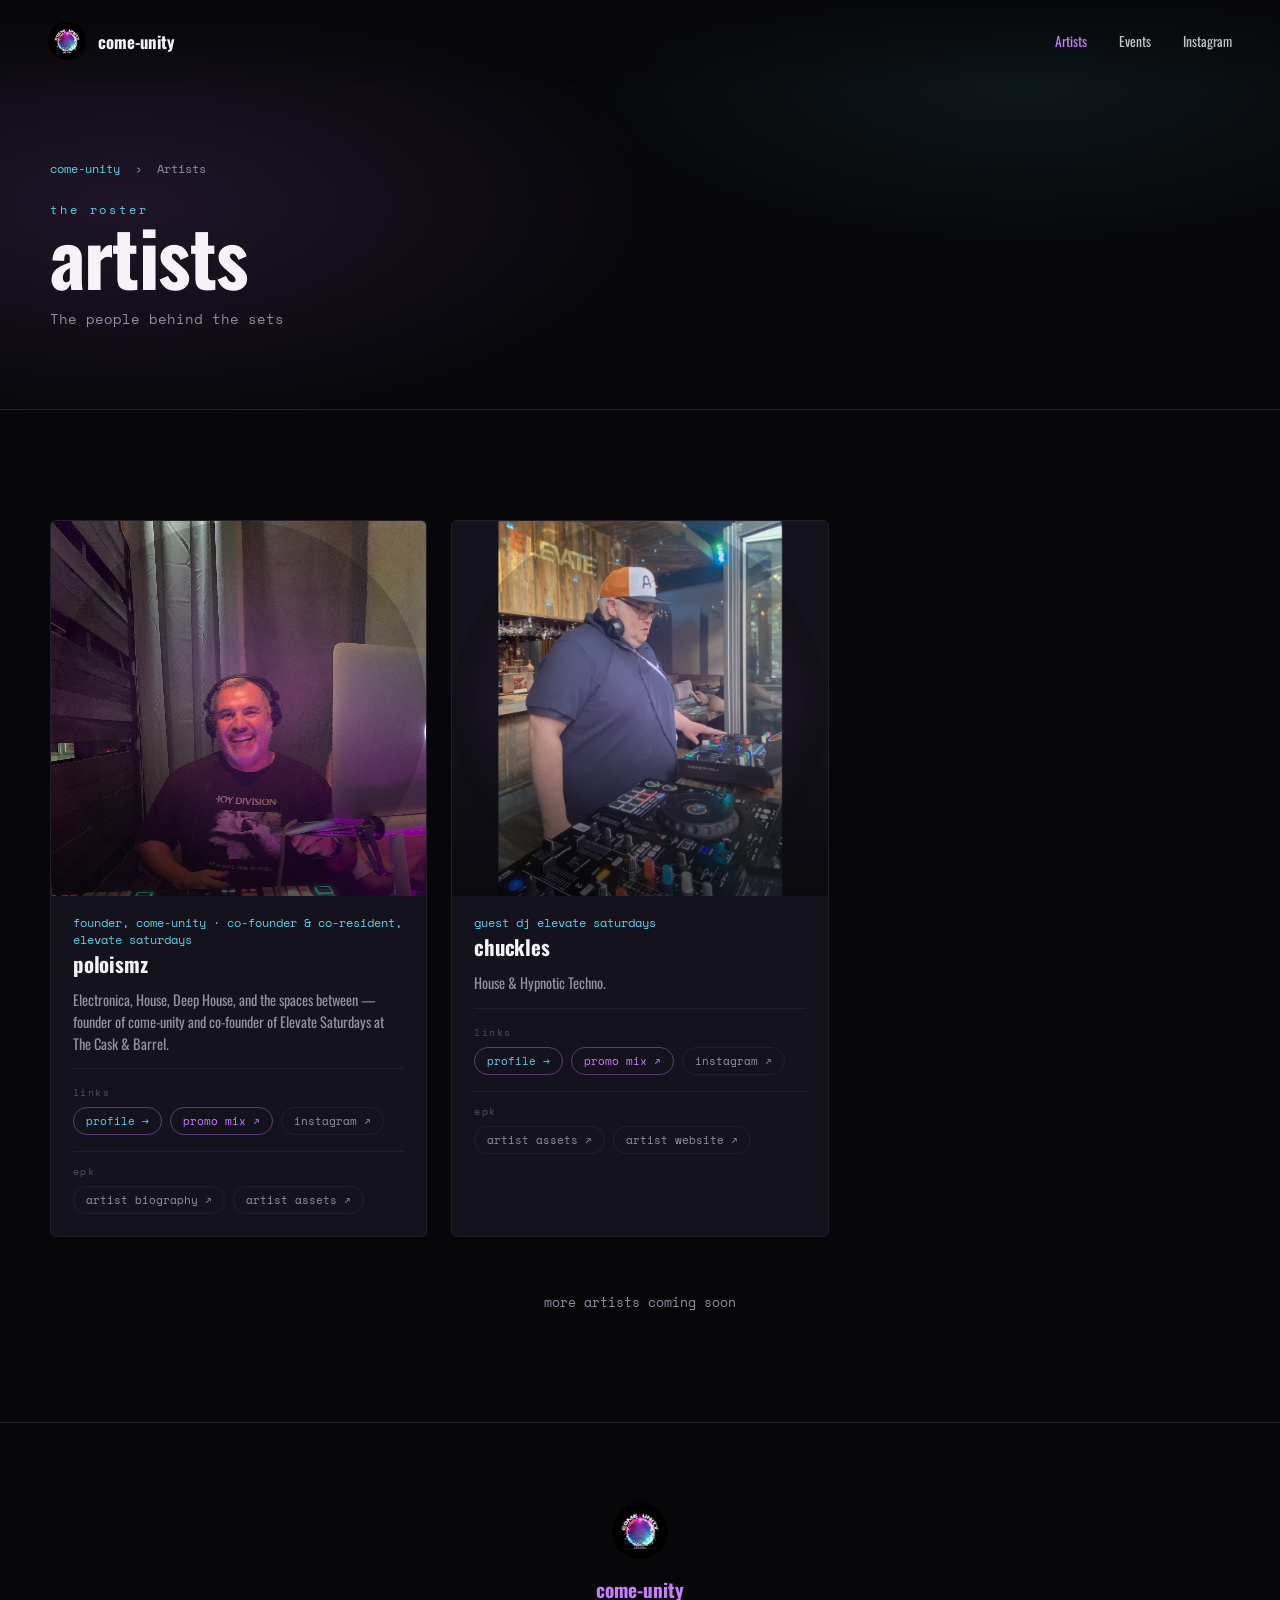
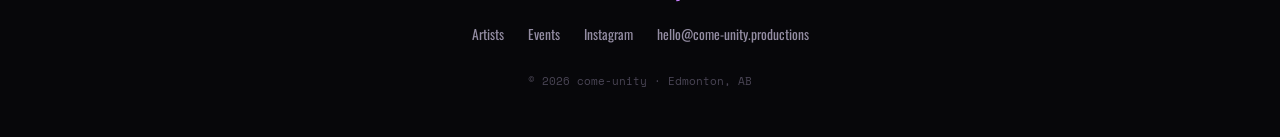
==== artists/index.html @ 7d458c27 "Update index.html" ====
<!DOCTYPE html>
<html lang="en">
<head>
  <meta charset="UTF-8">
  <meta name="viewport" content="width=device-width, initial-scale=1.0, maximum-scale=1.0, user-scalable=no">
  <title>Artists — come-unity</title>
  <meta name="description" content="The artists behind come-unity's Edmonton house nights.">
  <link rel="stylesheet" href="../assets/css/style.css">
  <style>
    .artist-links {
      display: flex;
      flex-wrap: wrap;
      gap: 8px;
      margin-top: 14px;
      padding-top: 14px;
      border-top: 1px solid var(--line);
    }
    .artist-link-btn {
      font-family: 'Space Mono', monospace;
      font-size: 0.68rem;
      color: var(--text-dim);
      border: 1px solid var(--line);
      padding: 5px 12px;
      border-radius: 999px;
      transition: border-color .2s, color .2s;
      white-space: nowrap;
    }
    .artist-link-btn:hover { border-color: var(--accent); color: var(--accent); }
    .artist-link-btn.primary { color: var(--accent-2); border-color: var(--accent-dim); }
    .artist-link-btn.primary:hover { border-color: var(--accent-2); color: var(--text); }
    /* Promo mix button — slightly different colour so it stands out */
    .artist-link-btn.promo { color: var(--accent); border-color: var(--accent-dim); }
    .artist-link-btn.promo:hover { border-color: var(--accent); color: var(--text); background: rgba(200,125,255,0.08); }
    .artist-card { cursor: default; }
    .artist-card .photo { cursor: pointer; }
    .artist-card .photo:hover { opacity: 0.85; transition: opacity .2s; }

    /* Divider between profile/promo links and EPK links */
    .artist-links-divider {
      width: 100%;
      border: none;
      border-top: 1px solid var(--line);
      margin: 8px 0 2px;
    }
    .artist-links-label {
      width: 100%;
      font-family: 'Space Mono', monospace;
      font-size: 0.6rem;
      letter-spacing: 0.15em;
      color: var(--text-dim);
      opacity: 0.5;
      margin-top: 2px;
      text-transform: lowercase;
    }
  </style>
</head>
<body>

<nav>
  <a class="nav-logo" href="/">
    <img src="../assets/logo.png" alt="come-unity">
    come-unity
  </a>
  <div class="nav-links">
    <a href="../artists/" class="active">Artists</a>
    <a href="../events/">Events</a>
    <a href="https://instagram.com/poloismz_radio" target="_blank" rel="noopener">Instagram</a>
  </div>
</nav>

<!-- PAGE HERO -->
<div class="page-hero">
  <div class="inner">
    <div class="breadcrumb">
      <a href="/">come-unity</a>
      <span>›</span> Artists
    </div>
    <span class="eyebrow">The roster</span>
    <h1>Artists</h1>
    <p class="sub">The people behind the sets</p>
  </div>
</div>

<!-- ARTISTS GRID -->
<section class="section">
  <div class="section-inner">
    <div class="grid-3" id="artist-grid">

      <!-- ── POLOISMZ ────────────────────────────────────── -->
      <div class="artist-card">
        <a href="poloismz/">
          <div class="photo" style="background-image:url('../assets/poloismz-profile-asset.jpg')">
            <!-- Swap for real photo: add style="background-image:url('../assets/poloismz-profile.jpg')" -->
            <svg viewBox="0 0 400 400" xmlns="http://www.w3.org/2000/svg"
                 style="width:100%;height:100%;opacity:0.18;position:absolute;inset:0;">
              <defs>
                <radialGradient id="pg" cx="50%" cy="50%" r="50%">
                  <stop offset="0%"   stop-color="#c87dff"/>
                  <stop offset="100%" stop-color="#07070a"/>
                </radialGradient>
              </defs>
              <circle cx="200" cy="200" r="200" fill="url(#pg)"/>
            </svg>
          </div>
        </a>
        <div class="info">
          <div class="role">founder, come-unity · co-founder &amp; co-resident, elevate saturdays</div>
          <h3>Poloismz</h3>
          <p>Electronica, House, Deep House, and the spaces between — founder of come-unity and co-founder of Elevate Saturdays at The Cask &amp; Barrel.</p>

          <div class="artist-links">

            <!-- Profile & promo links -->
            <span class="artist-links-label">links</span>
            <a class="artist-link-btn primary" href="poloismz/">profile →</a>
            <a class="artist-link-btn promo"
               href="https://www.mixcloud.com/poloismz_radio/poloismz-house/"
               target="_blank" rel="noopener">
              promo mix ↗
            </a>
            <a class="artist-link-btn"
               href="https://https://www.instagram.com/poloismz_radio/"
               target="_blank" rel="noopener">
              instagram ↗
            </a>

            <!-- EPK links -->
            <hr class="artist-links-divider">
            <span class="artist-links-label">epk</span>
            <a class="artist-link-btn"
               href="https://drive.google.com/drive/folders/1bJyHKAlG4H6Hlp6-M4jdJMh9kaRIOLY-?usp=sharing"
               target="_blank" rel="noopener">
              artist biography ↗
            </a>
            <a class="artist-link-btn"
               href="https://drive.google.com/drive/folders/1yzHBbVmhUud498QzlTayt3z6YWM7Vcms?usp=sharing"
               target="_blank" rel="noopener">
              artist assets ↗
            </a>

          </div>
        </div>
      </div>
      <!-- ── END POLOISMZ ───────────────────────────────── -->

      <!-- ── ADD MORE ARTISTS BELOW ─────────────────────────
           Copy the block above and update:
           - photo href and background
           - role, name, bio text
           - profile href
           - promo mix URL
           - instagram URL
           - EPK biography and assets URLs
      ──────────────────────────────────────────────────────── -->
      <!-- ── CHUCKLES ────────────────────────────────────── -->
      <div class="artist-card">
        <a href="chuckles/">
          <div class="photo" style="background-image:url('../assets/chuckles-profile.png')">
            <!-- Swap for real photo: add style="background-image:url('../assets/poloismz-profile.jpg')" -->
            <svg viewBox="0 0 400 400" xmlns="http://www.w3.org/2000/svg"
                 style="width:100%;height:100%;opacity:0.18;position:absolute;inset:0;">
              <defs>
                <radialGradient id="pg" cx="50%" cy="50%" r="50%">
                  <stop offset="0%"   stop-color="#c87dff"/>
                  <stop offset="100%" stop-color="#07070a"/>
                </radialGradient>
              </defs>
              <circle cx="200" cy="200" r="200" fill="url(#pg)"/>
            </svg>
          </div>
        </a>
        <div class="info">
          <div class="role">guest dj elevate saturdays</div>
          <h3>Chuckles</h3>
          <p>House &amp; Hypnotic Techno.</p>

          <div class="artist-links">

            <!-- Profile & promo links -->
            <span class="artist-links-label">links</span>
            <a class="artist-link-btn primary" href="chuckles/">profile →</a>
            <a class="artist-link-btn promo"
               href="https://on.soundcloud.com/45ceeHq8dcLmLsLufe"
               target="_blank" rel="noopener">
              promo mix ↗
            </a>
            <a class="artist-link-btn"
               href="https://www.instagram.com/deejaychuckles//"
               target="_blank" rel="noopener">
              instagram ↗
            </a>

            <!-- EPK links -->
            <hr class="artist-links-divider">
            <span class="artist-links-label">epk</span>
            <a class="artist-link-btn"
               href="https://drive.google.com/drive/folders/1GGuwhRO0NbtCq7yBBUGTCaOXUslXkbno?usp=drive_link"
               target="_blank" rel="noopener">
              artist assets ↗
            </a>
            <a class="artist-link-btn"
               href="https://djchuckles.ca/"
               target="_blank" rel="noopener">
              artist website ↗
            </a>

          </div>
        </div>
      </div>
      <!-- ── END CHUCKLES ───────────────────────────────── -->
    </div>

    <p style="margin-top:56px; font-family:'Space Mono',monospace; font-size:0.8rem; color:var(--text-dim); text-align:center;">
      more artists coming soon
    </p>
  </div>
</section>

<footer>
  <img class="foot-logo" src="../assets/logo.png" alt="come-unity">
  <div class="foot-brand">come-unity</div>
  <div class="foot-links">
    <a href="../artists/">Artists</a>
    <a href="../events/">Events</a>
    <a href="https://instagram.com/poloismz_radio" target="_blank" rel="noopener">Instagram</a>
    <a href="mailto:hello@come-unity.productions">hello@come-unity.productions</a>
  </div>
  <div class="copyright">© 2026 come-unity · Edmonton, AB</div>
</footer>

</body>
</html>


</body>
</html>
---- assets/css/style.css ----
@import url('https://fonts.googleapis.com/css2?family=Oswald:wght@400;500;600;700&family=Space+Mono:wght@400;700&display=swap');

/* ── TOKENS ─────────────────────────────────────────── */
:root {
  --bg:          #07070a;
  --bg-raised:   #111018;
  --bg-card:     #14121c;
  --accent:      #c87dff;   /* violet */
  --accent-2:    #5ad1e8;   /* cyan   */
  --accent-warm: #ff6eb0;   /* magenta */
  --accent-dim:  #5b3d73;
  --text:        #f5f3f8;
  --text-dim:    #948da3;
  --line:        #221f2b;
  --radius:      6px;
}

/* ── RESET ──────────────────────────────────────────── */
*, *::before, *::after { box-sizing: border-box; margin: 0; padding: 0; }
html  { scroll-behavior: smooth; }
body  {
  background: var(--bg);
  color: var(--text);
  font-family: 'Oswald', sans-serif;
  -webkit-font-smoothing: antialiased;
}
a { color: inherit; text-decoration: none; }
img { display: block; max-width: 100%; }

/* ── TYPE HELPERS ───────────────────────────────────── */
.mono    { font-family: 'Space Mono', monospace; }
h1, h2, h3 {
  font-family: 'Oswald', sans-serif;
  text-transform: lowercase;
  letter-spacing: -0.01em;
}
.eyebrow {
  font-family: 'Space Mono', monospace;
  font-size: 0.72rem;
  letter-spacing: 0.25em;
  color: var(--accent-2);
  text-transform: lowercase;
}
.pull {
  color: var(--accent);
  font-family: 'Space Mono', monospace;
  font-size: 0.9rem;
  margin-top: 24px;
}

/* ── NAV ────────────────────────────────────────────── */
nav {
  position: fixed; top: 0; left: 0; right: 0; z-index: 50;
  display: flex; justify-content: space-between; align-items: center;
  padding: 22px 48px;
  /* subtle blur backdrop */
  background: linear-gradient(to bottom, rgba(7,7,10,0.85), transparent);
  -webkit-backdrop-filter: blur(2px);
  backdrop-filter: blur(2px);
}
.nav-logo {
  display: flex; align-items: center; gap: 12px;
  font-weight: 700; font-size: 1.05rem; text-transform: lowercase;
}
.nav-logo img {
  width: 38px; height: 38px; border-radius: 50%;
}
.nav-links { display: flex; gap: 32px; font-size: 0.85rem; }
.nav-links a { opacity: 0.8; transition: opacity .2s; }
.nav-links a:hover { opacity: 1; }
.nav-links a.active { opacity: 1; color: var(--accent); }

/* ── HERO (full-screen) ─────────────────────────────── */
.hero {
  position: relative; height: 100vh; min-height: 640px;
  display: flex; flex-direction: column;
  align-items: center; justify-content: center;
  text-align: center; overflow: hidden;
}
.hero-bg {
  position: absolute; inset: 0;
  background-size: cover; background-position: center 70%;
  z-index: 0;
}
.hero-bg::after {
  content: "";
  position: absolute; inset: 0;
  background: linear-gradient(
    180deg,
    rgba(7,7,10,0.50) 0%,
    rgba(7,7,10,0.70) 50%,
    rgba(7,7,10,0.97) 100%
  );
}
/* fallback glow when no photo */
.hero-bg.glow {
  background:
    radial-gradient(55% 45% at 30% 30%, rgba(200,125,255,0.30), transparent 70%),
    radial-gradient(55% 45% at 75% 60%, rgba(90,209,232,0.22), transparent 70%),
    var(--bg);
  animation: drift 18s ease-in-out infinite alternate;
}
@keyframes drift {
  from { filter: hue-rotate(0deg) brightness(1); }
  to   { filter: hue-rotate(14deg) brightness(1.1); }
}
.hero-content {
  position: relative; z-index: 2; padding: 0 24px;
}
.hero-content h1 {
  font-size: clamp(3rem, 11vw, 8.5rem);
  line-height: 0.9; font-weight: 700;
}
.hero-content .eyebrow { display: block; margin-bottom: 16px; }
.hero-sub {
  margin-top: 20px;
  font-family: 'Space Mono', monospace;
  color: var(--text-dim); font-size: 0.9rem;
}
.hero-ctas {
  display: flex; gap: 16px; justify-content: center;
  margin-top: 32px; flex-wrap: wrap;
}
.scroll-hint {
  position: absolute; bottom: 36px; left: 50%; transform: translateX(-50%);
  font-family: 'Space Mono', monospace; font-size: 0.72rem; color: var(--text-dim);
  z-index: 2; animation: bob 2.2s ease-in-out infinite;
}
@keyframes bob {
  0%, 100% { transform: translate(-50%, 0); }
  50%       { transform: translate(-50%, 6px); }
}

/* ── BUTTONS ────────────────────────────────────────── */
.btn {
  display: inline-block;
  padding: 12px 28px;
  border-radius: 999px;
  font-family: 'Oswald', sans-serif;
  font-size: 0.9rem; font-weight: 600;
  text-transform: lowercase;
  transition: opacity .2s, transform .15s;
  cursor: pointer; border: none;
}
.btn:hover { opacity: 0.85; transform: translateY(-2px); }
.btn-primary {
  background: var(--accent);
  color: var(--bg);
}
.btn-outline {
  background: transparent;
  border: 1px solid var(--text-dim);
  color: var(--text);
}
.btn-outline:hover { border-color: var(--accent); color: var(--accent); }

/* ── SECTION / LAYOUT ───────────────────────────────── */
.section { padding: 110px 48px; }
.section-inner { max-width: 1180px; margin: 0 auto; }
.section-label { text-align: center; margin-bottom: 52px; }

/* ── CARDS (generic) ────────────────────────────────── */
.card {
  background: var(--bg-card);
  border: 1px solid var(--line);
  border-radius: var(--radius);
  overflow: hidden;
  transition: transform .25s, border-color .25s;
}
.card:hover { transform: translateY(-4px); border-color: var(--accent-dim); }
.card-img {
  aspect-ratio: 16 / 9;
  background: linear-gradient(135deg, #231540, #10101a 65%);
  background-size: cover; background-position: center;
  position: relative;
}
.card-img::after {
  content: ""; position: absolute; inset: 0;
  background: linear-gradient(180deg, transparent 50%, rgba(7,7,10,0.6));
}
.card-body { padding: 20px 24px 26px; }
.card-body h3 { font-size: 1.2rem; font-weight: 600; margin-bottom: 6px; }
.card-body .meta {
  font-family: 'Space Mono', monospace;
  font-size: 0.78rem; color: var(--text-dim); margin-bottom: 14px;
}
.card-body p { color: var(--text-dim); font-size: 0.95rem; line-height: 1.6; }

/* ── TWO-COL GRID ───────────────────────────────────── */
.grid-2 {
  display: grid; grid-template-columns: 1fr 1fr; gap: 28px;
}
.grid-3 {
  display: grid; grid-template-columns: repeat(3, 1fr); gap: 24px;
}

/* ── PAGE HERO (sub-pages) ──────────────────────────── */
.page-hero {
  padding: 160px 48px 80px;
  border-bottom: 1px solid var(--line);
  position: relative; overflow: hidden;
}
.page-hero::before {
  content: "";
  position: absolute; inset: 0;
  background:
    radial-gradient(60% 80% at 10% 50%, rgba(200,125,255,0.12), transparent 70%),
    radial-gradient(50% 60% at 80% 20%, rgba(90,209,232,0.08), transparent 70%);
  pointer-events: none;
}
.page-hero .inner { max-width: 1180px; margin: 0 auto; position: relative; z-index: 1; }
.page-hero h1 { font-size: clamp(2.4rem, 6vw, 5rem); line-height: 0.95; font-weight: 700; }
.page-hero .sub {
  margin-top: 16px; color: var(--text-dim);
  font-family: 'Space Mono', monospace; font-size: 0.9rem;
}
.page-hero .eyebrow { margin-bottom: 14px; }

/* ── BREADCRUMB ─────────────────────────────────────── */
.breadcrumb {
  font-family: 'Space Mono', monospace; font-size: 0.72rem;
  color: var(--text-dim); margin-bottom: 18px;
}
.breadcrumb a { color: var(--accent-2); }
.breadcrumb a:hover { color: var(--text); }
.breadcrumb span { margin: 0 8px; }

/* ── ARTIST CARD ────────────────────────────────────── */
.artist-card {
  display: block;
  background: var(--bg-card);
  border: 1px solid var(--line);
  border-radius: var(--radius);
  overflow: hidden;
  transition: transform .25s, border-color .25s;
}
.artist-card:hover { transform: translateY(-5px); border-color: var(--accent-dim); }
.artist-card .photo {
  aspect-ratio: 1;
  background: linear-gradient(135deg, #271b35, #0e0c1a 65%);
  background-size: cover; background-position: top center;
  position: relative;
}
.artist-card .photo::after {
  content: ""; position: absolute; inset: 0;
  background: linear-gradient(180deg, transparent 50%, rgba(7,7,10,0.7));
}
.artist-card .info { padding: 18px 22px 22px; }
.artist-card .info h3 { font-size: 1.3rem; font-weight: 700; margin-bottom: 4px; }
.artist-card .info .role { font-family: 'Space Mono', monospace; font-size: 0.72rem; color: var(--accent-2); }
.artist-card .info p { color: var(--text-dim); font-size: 0.9rem; line-height: 1.5; margin-top: 10px; }

/* ── EVENT CARD ─────────────────────────────────────── */
.event-card {
  display: block;
  background: var(--bg-card);
  border: 1px solid var(--line);
  border-radius: var(--radius);
  overflow: hidden;
  transition: transform .25s, border-color .25s;
}
.event-card:hover { transform: translateY(-4px); border-color: var(--accent-dim); }
.event-card .flyer {
  aspect-ratio: 16 / 9;
  background: linear-gradient(135deg, #271b35, #10101a 60%);
  background-size: cover; background-position: center;
  position: relative; padding: 22px;
  display: flex; flex-direction: column; justify-content: space-between;
}
.event-card .flyer::after {
  content: ""; position: absolute; inset: 0;
  background: linear-gradient(180deg, rgba(7,7,10,0.0), rgba(7,7,10,0.55));
  pointer-events: none;
}
.event-card .flyer > * { position: relative; z-index: 1; }
.event-card .flyer .venue-tag {
  font-family: 'Space Mono', monospace; font-size: 0.68rem;
  letter-spacing: 0.1em; color: var(--accent-2); text-transform: uppercase;
}
.event-card .flyer .date-pill {
  align-self: flex-start;
  font-family: 'Space Mono', monospace; font-size: 0.68rem;
  color: var(--text); border: 1px solid var(--accent-dim);
  padding: 3px 10px; border-radius: 999px; margin-top: 6px;
  background: rgba(7,7,10,0.5);
}
.event-card .flyer .lineup-text {
  font-size: 1.5rem; font-weight: 700;
  text-transform: uppercase; line-height: 1.05;
}
.event-card .body { padding: 18px 22px 24px; }
.event-card .body h3 { font-size: 1.15rem; font-weight: 600; margin-bottom: 6px; }
.event-card .body .meta {
  font-family: 'Space Mono', monospace; font-size: 0.76rem; color: var(--text-dim);
}

/* ── FOOTER ─────────────────────────────────────────── */
footer {
  text-align: center; padding: 80px 24px 48px;
  border-top: 1px solid var(--line);
}
footer .foot-logo { width: 56px; height: 56px; border-radius: 50%; margin: 0 auto 16px; }
footer .foot-brand {
  font-weight: 700; font-size: 1.2rem; color: var(--accent);
  text-transform: lowercase; margin-bottom: 20px;
}
.foot-links {
  display: flex; justify-content: center; gap: 24px;
  flex-wrap: wrap; font-size: 0.85rem; color: var(--text-dim); margin-bottom: 28px;
}
.foot-links a:hover { color: var(--text); }
.copyright {
  font-family: 'Space Mono', monospace; font-size: 0.7rem; color: #4a4555;
}

/* ── RESPONSIVE ─────────────────────────────────────── */
@media (max-width: 860px) {
  nav { padding: 18px 22px; }
  .nav-links { gap: 18px; font-size: 0.78rem; }
  .section { padding: 80px 22px; }
  .page-hero { padding: 130px 22px 60px; }
  .grid-2, .grid-3 { grid-template-columns: 1fr; }
}
@media (max-width: 500px) {
  .nav-links a:not(.active) { display: none; }
}
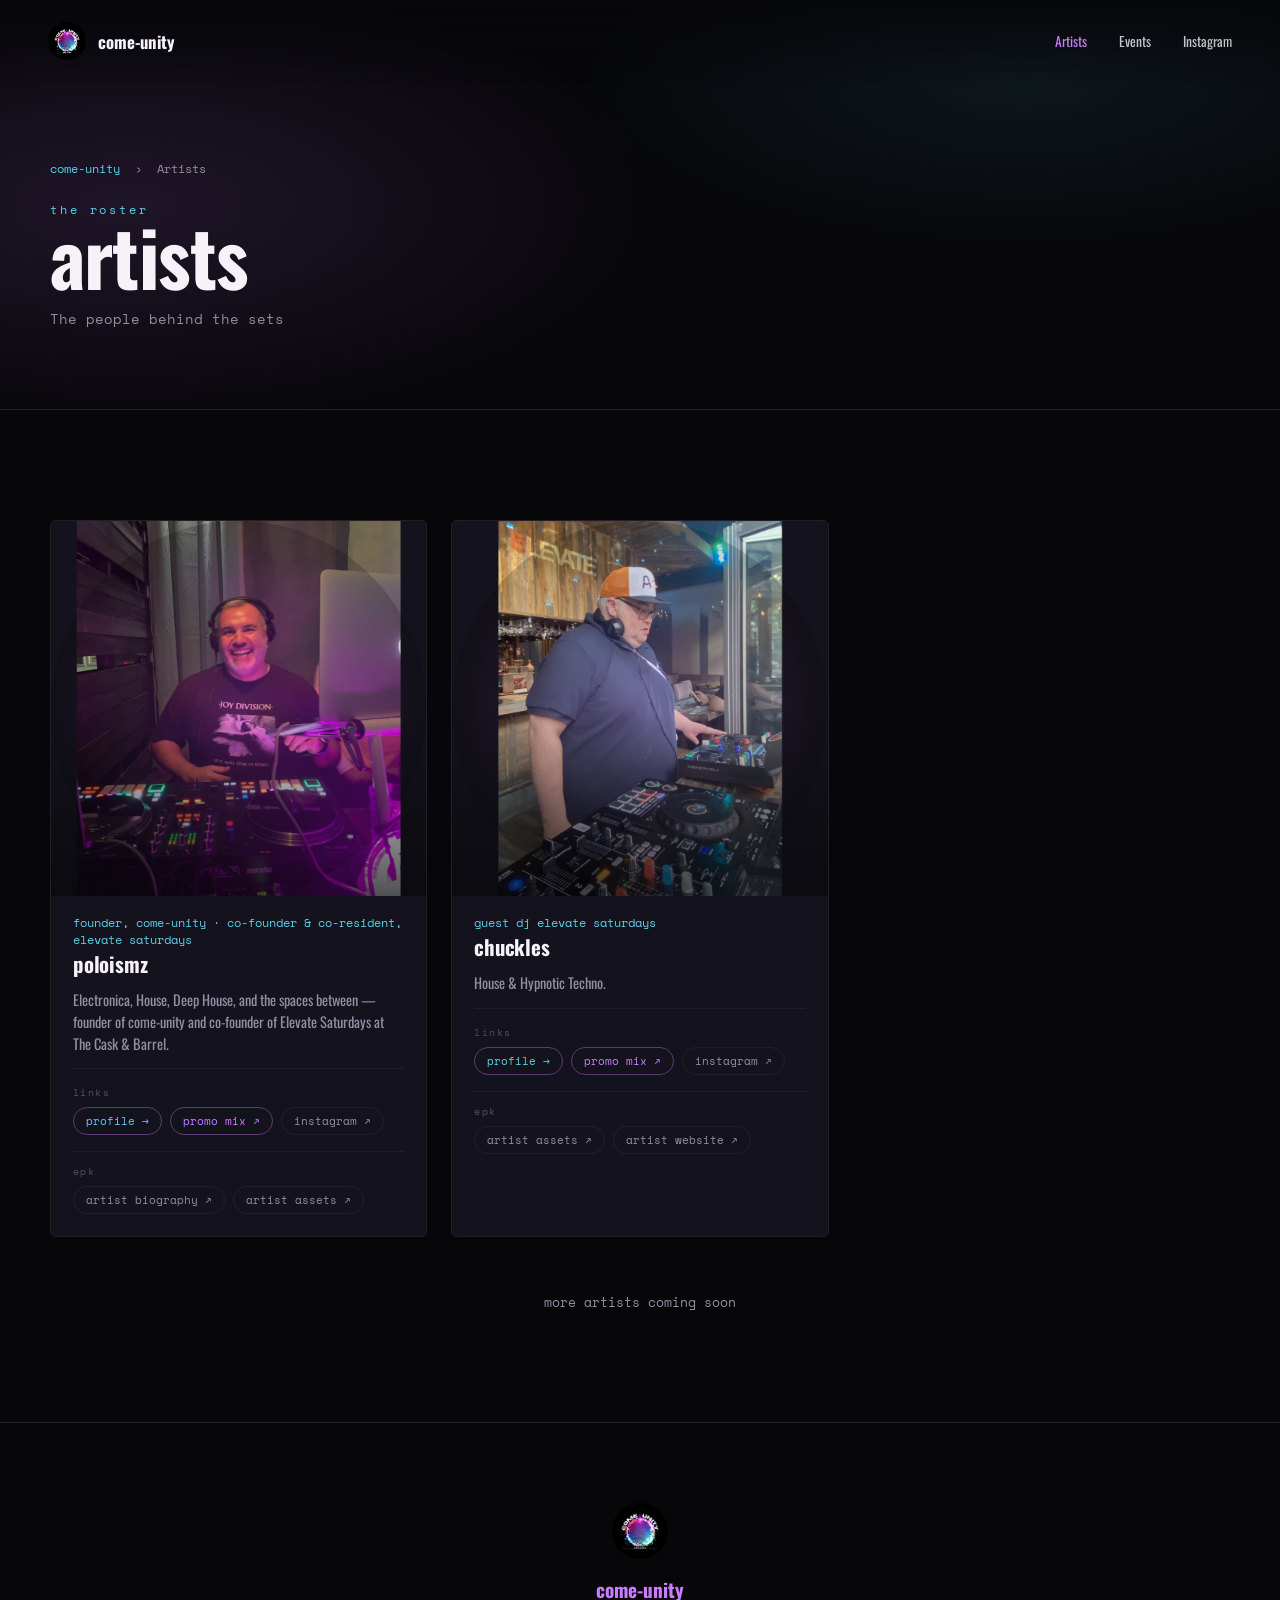
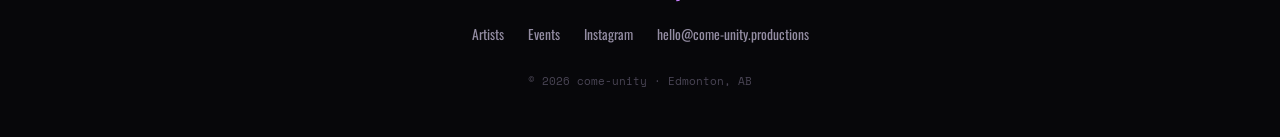
==== commit e640b061: "Update index.html" ====
--- a/artists/index.html
+++ b/artists/index.html
@@ -89,7 +89,7 @@
       <!-- ── POLOISMZ ────────────────────────────────────── -->
       <div class="artist-card">
         <a href="poloismz/">
-          <div class="photo" style="background-image:url('../assets/poloismz-profile-asset.jpg')">
+          <div class="photo" style="background-image:url('../assets/poloismz-profile-asset.png')">
             <!-- Swap for real photo: add style="background-image:url('../assets/poloismz-profile.jpg')" -->
             <svg viewBox="0 0 400 400" xmlns="http://www.w3.org/2000/svg"
                  style="width:100%;height:100%;opacity:0.18;position:absolute;inset:0;">
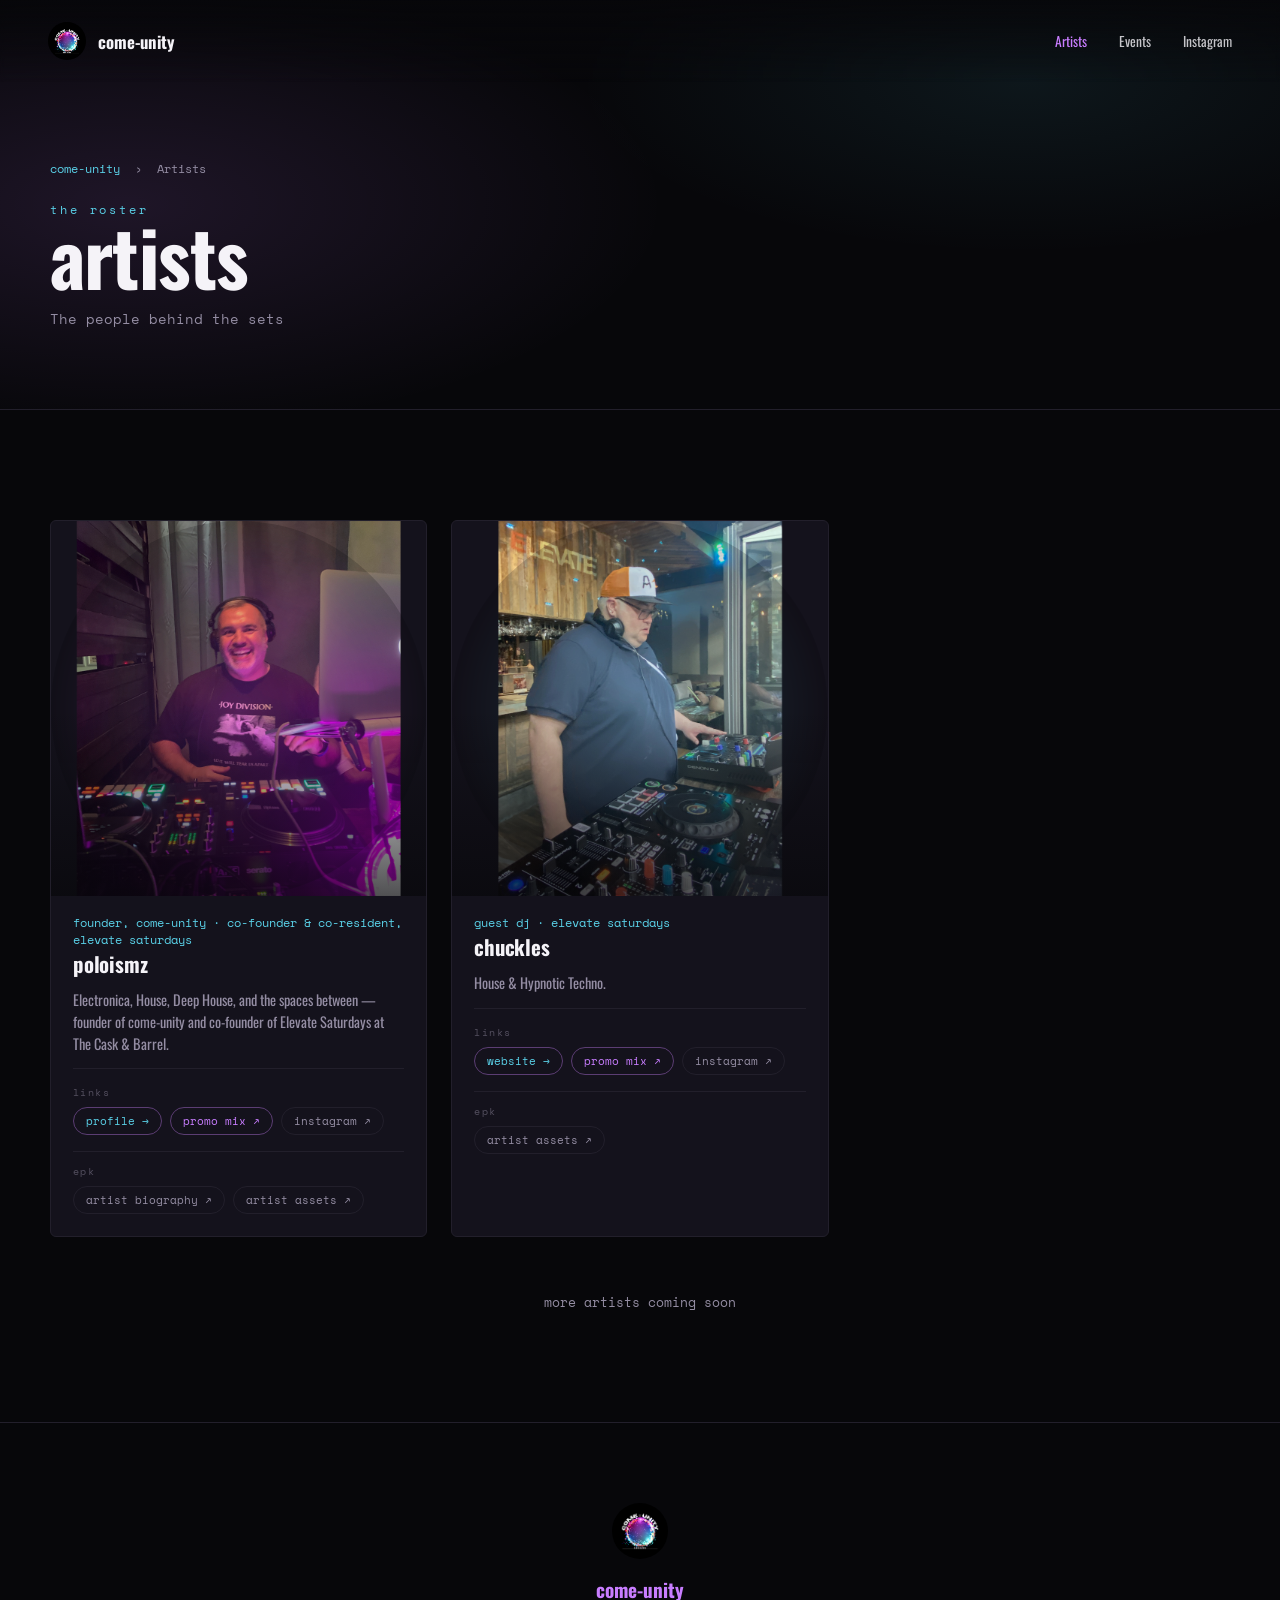
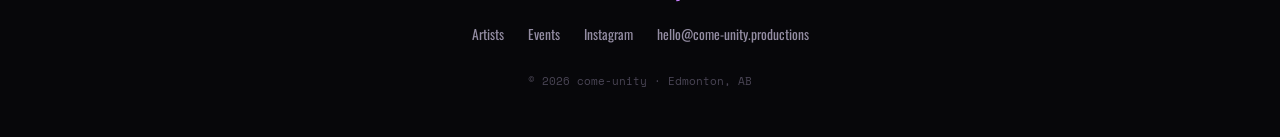
==== commit 5e52e287: "Update index.html" ====
--- a/artists/index.html
+++ b/artists/index.html
@@ -28,14 +28,11 @@
     .artist-link-btn:hover { border-color: var(--accent); color: var(--accent); }
     .artist-link-btn.primary { color: var(--accent-2); border-color: var(--accent-dim); }
     .artist-link-btn.primary:hover { border-color: var(--accent-2); color: var(--text); }
-    /* Promo mix button — slightly different colour so it stands out */
     .artist-link-btn.promo { color: var(--accent); border-color: var(--accent-dim); }
     .artist-link-btn.promo:hover { border-color: var(--accent); color: var(--text); background: rgba(200,125,255,0.08); }
     .artist-card { cursor: default; }
     .artist-card .photo { cursor: pointer; }
     .artist-card .photo:hover { opacity: 0.85; transition: opacity .2s; }
-
-    /* Divider between profile/promo links and EPK links */
     .artist-links-divider {
       width: 100%;
       border: none;
@@ -86,11 +83,10 @@
   <div class="section-inner">
     <div class="grid-3" id="artist-grid">
 
-      <!-- ── POLOISMZ ────────────────────────────────────── -->
+      <!-- ── POLOISMZ — links to internal profile page ─── -->
       <div class="artist-card">
         <a href="poloismz/">
-          <div class="photo" style="background-image:url('../assets/poloismz-profile-asset.png')">
-            <!-- Swap for real photo: add style="background-image:url('../assets/poloismz-profile.jpg')" -->
+          <div class="photo" style="background-image:url('../assets/poloismz-profile-asset.png');">
             <svg viewBox="0 0 400 400" xmlns="http://www.w3.org/2000/svg"
                  style="width:100%;height:100%;opacity:0.18;position:absolute;inset:0;">
               <defs>
@@ -107,107 +103,79 @@
           <div class="role">founder, come-unity · co-founder &amp; co-resident, elevate saturdays</div>
           <h3>Poloismz</h3>
           <p>Electronica, House, Deep House, and the spaces between — founder of come-unity and co-founder of Elevate Saturdays at The Cask &amp; Barrel.</p>
-
           <div class="artist-links">
-
-            <!-- Profile & promo links -->
             <span class="artist-links-label">links</span>
             <a class="artist-link-btn primary" href="poloismz/">profile →</a>
             <a class="artist-link-btn promo"
                href="https://www.mixcloud.com/poloismz_radio/poloismz-house/"
-               target="_blank" rel="noopener">
-              promo mix ↗
-            </a>
-            <a class="artist-link-btn"
-               href="https://https://www.instagram.com/poloismz_radio/"
-               target="_blank" rel="noopener">
-              instagram ↗
-            </a>
-
-            <!-- EPK links -->
+               target="_blank" rel="noopener">promo mix ↗</a>
+            <a class="artist-link-btn"
+               href="https://www.instagram.com/poloismz_radio/"
+               target="_blank" rel="noopener">instagram ↗</a>
             <hr class="artist-links-divider">
             <span class="artist-links-label">epk</span>
             <a class="artist-link-btn"
-               href="https://drive.google.com/drive/folders/1bJyHKAlG4H6Hlp6-M4jdJMh9kaRIOLY-?usp=sharing"
-               target="_blank" rel="noopener">
-              artist biography ↗
-            </a>
+               href="https://drive.google.com/file/d/1xSNrJrAR1ND73PIm9w3QcKipz5gDo74i/view?usp=drive_link"
+               target="_blank" rel="noopener">artist biography ↗</a>
             <a class="artist-link-btn"
                href="https://drive.google.com/drive/folders/1yzHBbVmhUud498QzlTayt3z6YWM7Vcms?usp=sharing"
-               target="_blank" rel="noopener">
-              artist assets ↗
-            </a>
-
+               target="_blank" rel="noopener">artist assets ↗</a>
           </div>
         </div>
       </div>
-      <!-- ── END POLOISMZ ───────────────────────────────── -->
-
-      <!-- ── ADD MORE ARTISTS BELOW ─────────────────────────
-           Copy the block above and update:
-           - photo href and background
-           - role, name, bio text
-           - profile href
-           - promo mix URL
-           - instagram URL
-           - EPK biography and assets URLs
-      ──────────────────────────────────────────────────────── -->
-      <!-- ── CHUCKLES ────────────────────────────────────── -->
+
+      <!-- ── CHUCKLES — photo & profile button link to his external website ── -->
       <div class="artist-card">
-        <a href="chuckles/">
-          <div class="photo" style="background-image:url('../assets/chuckles-profile.png')">
-            <!-- Swap for real photo: add style="background-image:url('../assets/poloismz-profile.jpg')" -->
+        <a href="https://djchuckles.ca/" target="_blank" rel="noopener">
+          <div class="photo" style="background-image:url('../assets/chuckles-profile.png');">
             <svg viewBox="0 0 400 400" xmlns="http://www.w3.org/2000/svg"
                  style="width:100%;height:100%;opacity:0.18;position:absolute;inset:0;">
               <defs>
-                <radialGradient id="pg" cx="50%" cy="50%" r="50%">
-                  <stop offset="0%"   stop-color="#c87dff"/>
+                <radialGradient id="g1" cx="50%" cy="50%" r="50%">
+                  <stop offset="0%"   stop-color="#5ad1e8"/>
                   <stop offset="100%" stop-color="#07070a"/>
                 </radialGradient>
               </defs>
-              <circle cx="200" cy="200" r="200" fill="url(#pg)"/>
+              <circle cx="200" cy="200" r="200" fill="url(#g1)"/>
             </svg>
           </div>
         </a>
         <div class="info">
-          <div class="role">guest dj elevate saturdays</div>
+          <div class="role">guest dj · elevate saturdays</div>
           <h3>Chuckles</h3>
           <p>House &amp; Hypnotic Techno.</p>
-
           <div class="artist-links">
-
-            <!-- Profile & promo links -->
             <span class="artist-links-label">links</span>
-            <a class="artist-link-btn primary" href="chuckles/">profile →</a>
+            <a class="artist-link-btn primary"
+               href="https://djchuckles.ca/"
+               target="_blank" rel="noopener">website →</a>
             <a class="artist-link-btn promo"
                href="https://on.soundcloud.com/45ceeHq8dcLmLsLufe"
-               target="_blank" rel="noopener">
-              promo mix ↗
-            </a>
-            <a class="artist-link-btn"
-               href="https://www.instagram.com/deejaychuckles//"
-               target="_blank" rel="noopener">
-              instagram ↗
-            </a>
-
-            <!-- EPK links -->
+               target="_blank" rel="noopener">promo mix ↗</a>
+            <a class="artist-link-btn"
+               href="https://www.instagram.com/deejaychuckles/"
+               target="_blank" rel="noopener">instagram ↗</a>
             <hr class="artist-links-divider">
             <span class="artist-links-label">epk</span>
             <a class="artist-link-btn"
                href="https://drive.google.com/drive/folders/1GGuwhRO0NbtCq7yBBUGTCaOXUslXkbno?usp=drive_link"
-               target="_blank" rel="noopener">
-              artist assets ↗
-            </a>
-            <a class="artist-link-btn"
-               href="https://djchuckles.ca/"
-               target="_blank" rel="noopener">
-              artist website ↗
-            </a>
-
+               target="_blank" rel="noopener">artist assets ↗</a>
           </div>
         </div>
       </div>
       <!-- ── END CHUCKLES ───────────────────────────────── -->
+
+      <!-- ── ADD MORE ARTISTS BELOW ─────────────────────────
+           For an artist with an INTERNAL profile page (like Poloismz):
+             photo <a href="artistname/"> — local folder path
+             profile button href="artistname/"
+
+           For an artist with an EXTERNAL website (like Chuckles):
+             photo <a href="https://theirwebsite.com" target="_blank" rel="noopener">
+             profile button href="https://theirwebsite.com" target="_blank" rel="noopener"
+             change button label to: website →
+      ──────────────────────────────────────────────────────── -->
+
     </div>
 
     <p style="margin-top:56px; font-family:'Space Mono',monospace; font-size:0.8rem; color:var(--text-dim); text-align:center;">
@@ -231,6 +199,3 @@
 </body>
 </html>
 
-
-</body>
-</html>
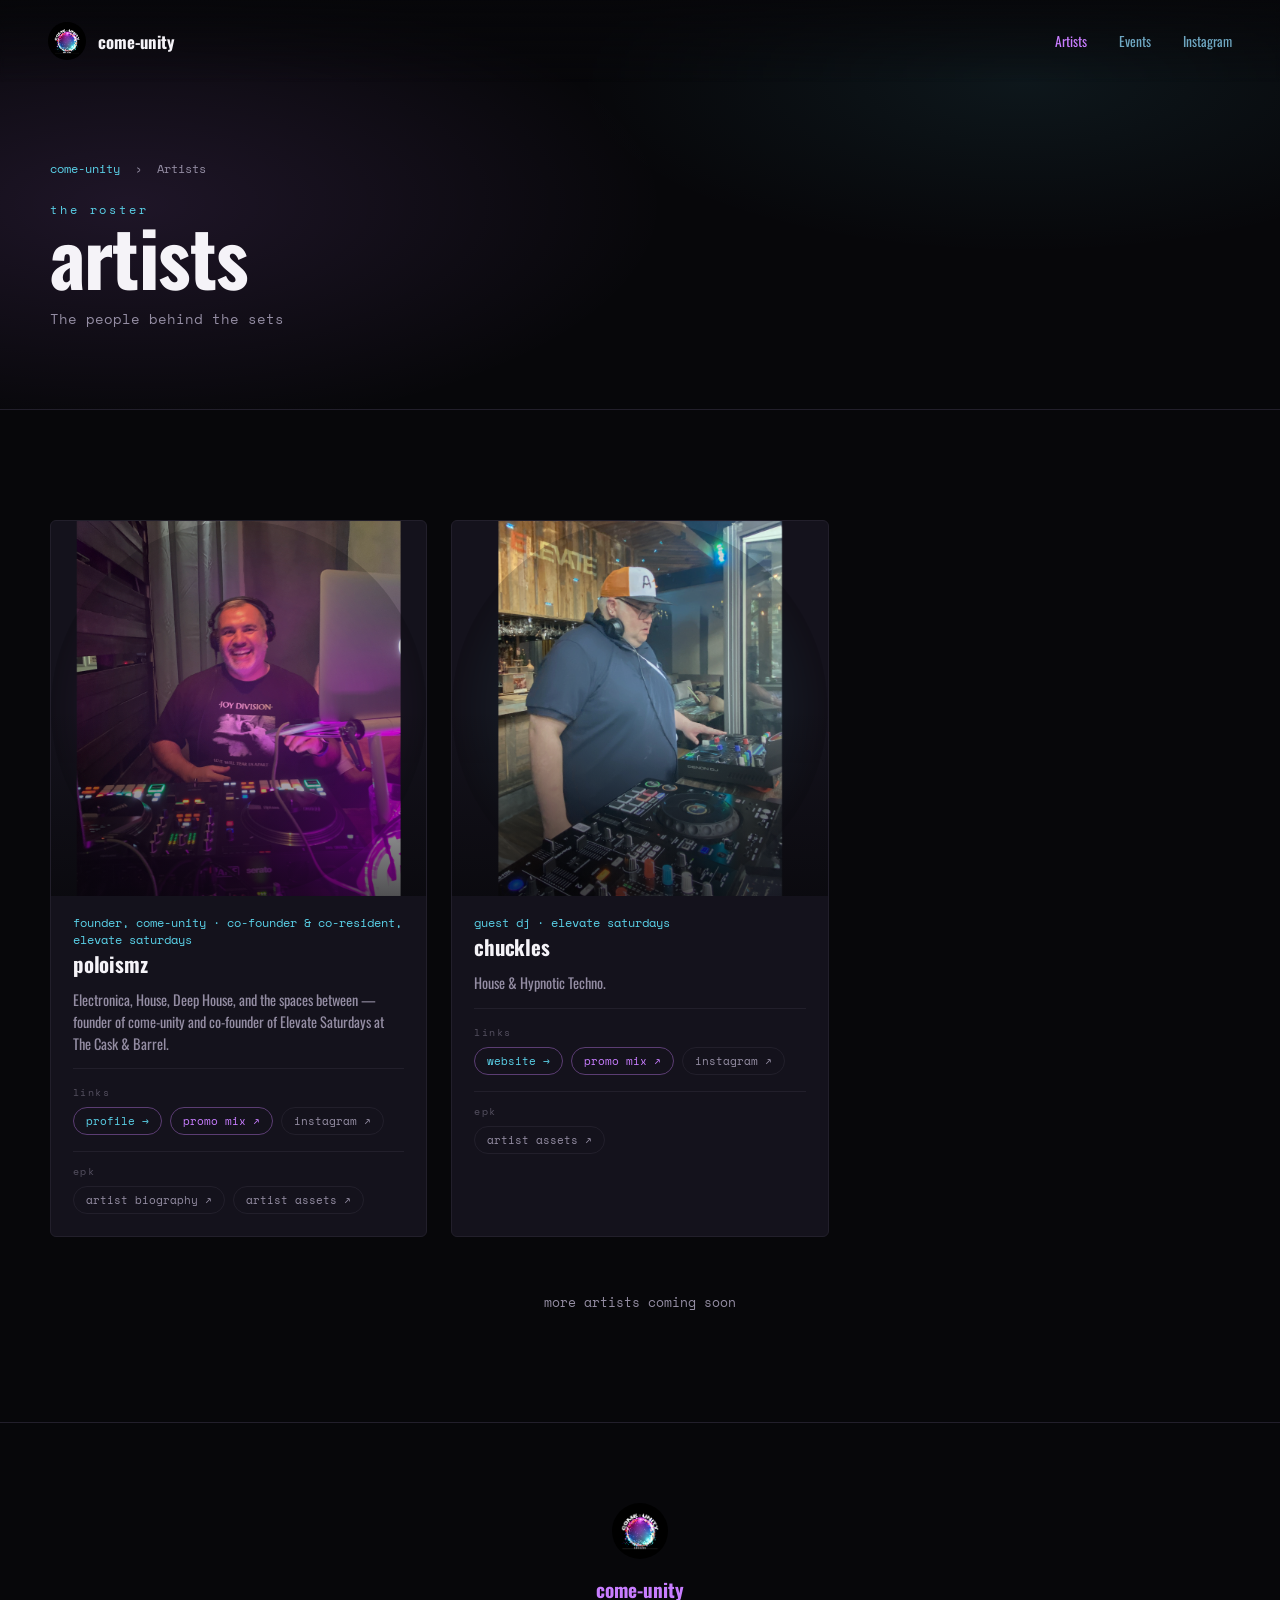
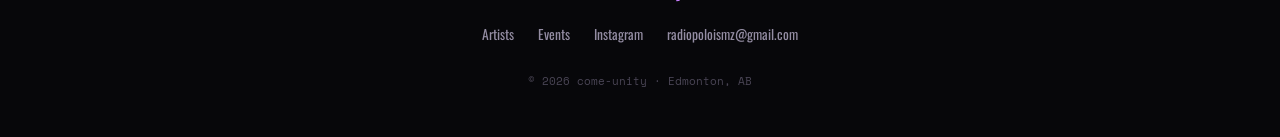
==== commit 11b86040: "Update index.html" ====
--- a/artists/index.html
+++ b/artists/index.html
@@ -1,6 +1,14 @@
 <!DOCTYPE html>
 <html lang="en">
-<head>
+<head> <!-- Google tag (gtag.js) -->
+<script async src="https://www.googletagmanager.com/gtag/js?id=G-9E8HQ9C3RS"></script>
+<script>
+  window.dataLayer = window.dataLayer || [];
+  function gtag(){dataLayer.push(arguments);}
+  gtag('js', new Date());
+
+  gtag('config', 'G-9E8HQ9C3RS');
+</script>
   <meta charset="UTF-8">
   <meta name="viewport" content="width=device-width, initial-scale=1.0, maximum-scale=1.0, user-scalable=no">
   <title>Artists — come-unity</title>
@@ -191,7 +199,7 @@
     <a href="../artists/">Artists</a>
     <a href="../events/">Events</a>
     <a href="https://instagram.com/poloismz_radio" target="_blank" rel="noopener">Instagram</a>
-    <a href="mailto:hello@come-unity.productions">hello@come-unity.productions</a>
+    <a href="mailto:radiopoloismz@gmail.com">radiopoloismz@gmail.com</a>
   </div>
   <div class="copyright">© 2026 come-unity · Edmonton, AB</div>
 </footer>
--- a/assets/css/style.css
+++ b/assets/css/style.css
@@ -65,8 +65,8 @@
 .nav-logo img {
   width: 38px; height: 38px; border-radius: 50%;
 }
-.nav-links { display: flex; gap: 32px; font-size: 0.85rem; }
-.nav-links a { opacity: 0.8; transition: opacity .2s; }
+.nav-links { display:flex; gap:32px; font-size: 0.85rem; }
+.nav-links a { opacity: 0.8; transition: opacity .2s; color: #89cff0; }
 .nav-links a:hover { opacity: 1; }
 .nav-links a.active { opacity: 1; color: var(--accent); }
 
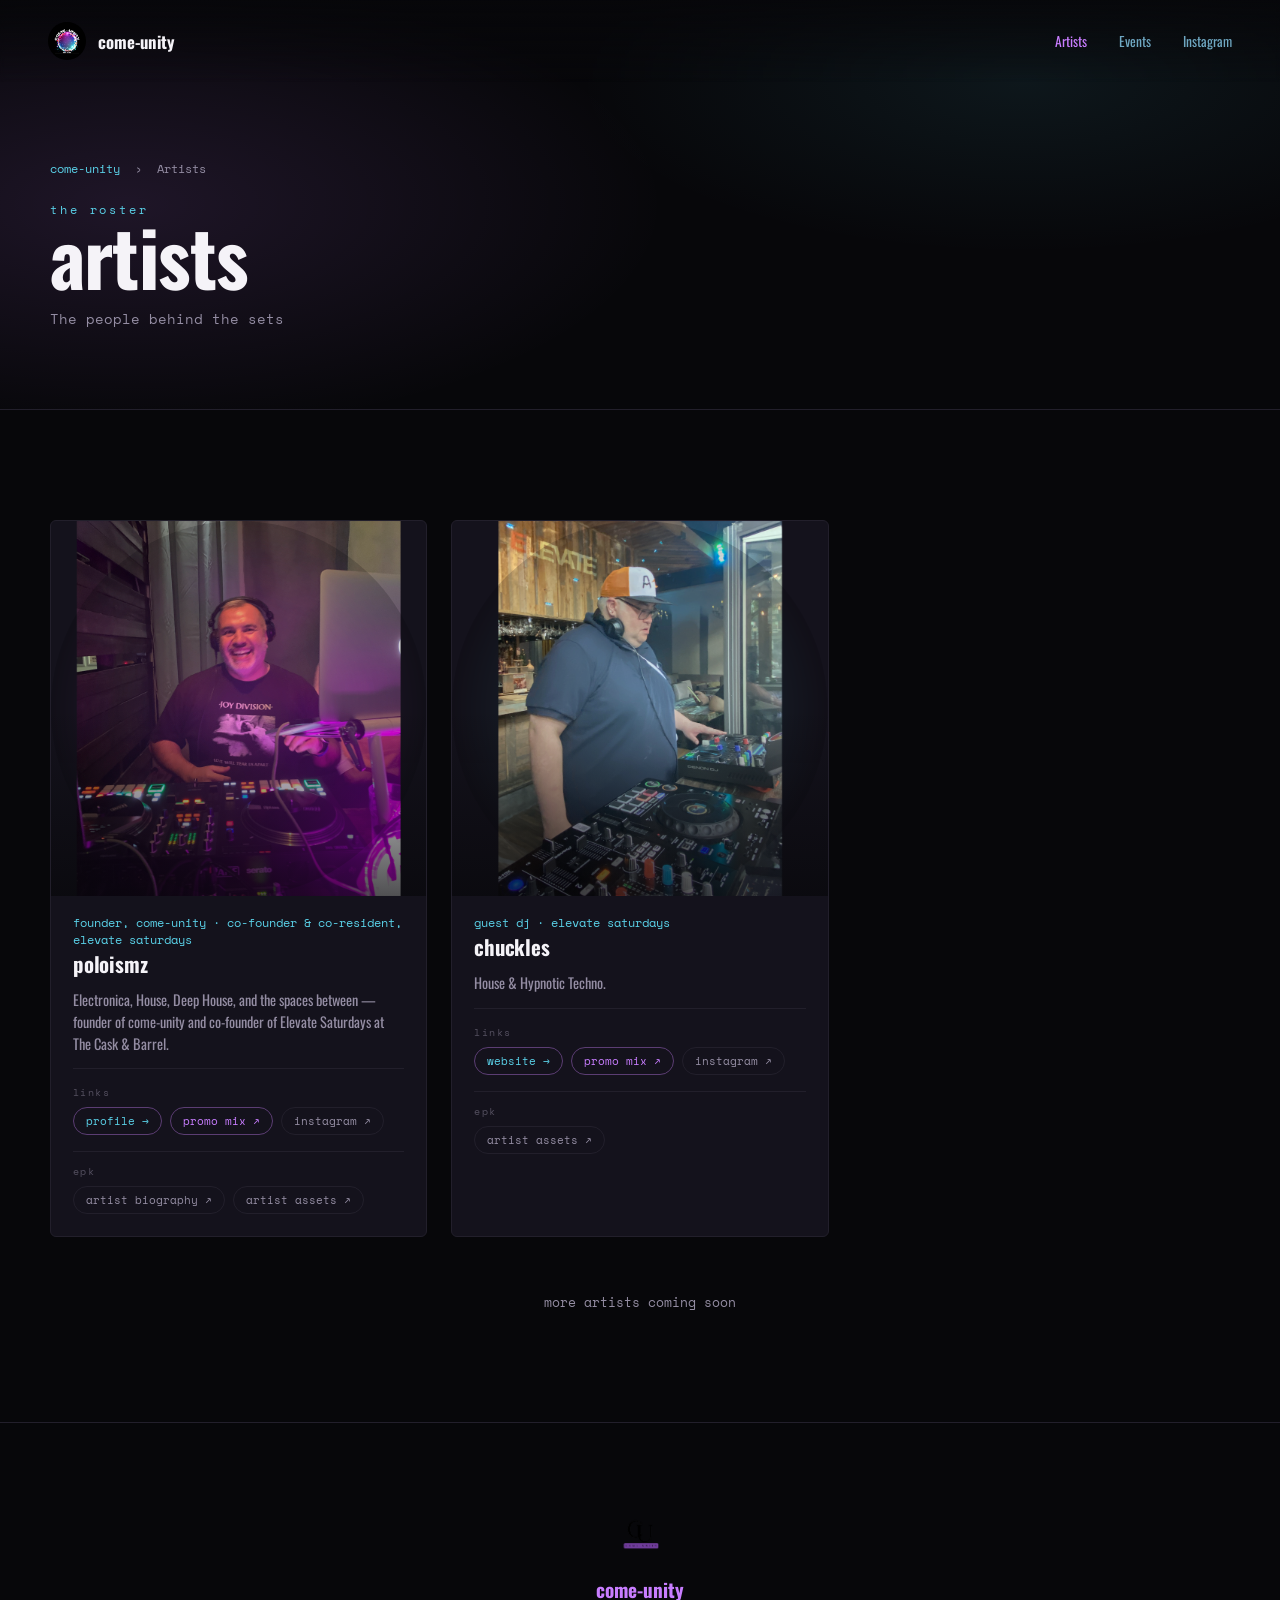
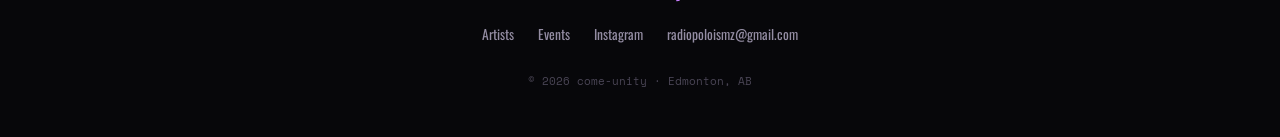
==== commit efbdbb0a: "Update index.html" ====
--- a/artists/index.html
+++ b/artists/index.html
@@ -193,7 +193,7 @@
 </section>
 
 <footer>
-  <img class="foot-logo" src="../assets/logo.png" alt="come-unity">
+  <img class="foot-logo" src="../assets/come-unity_blk.png" alt="come-unity">
   <div class="foot-brand">come-unity</div>
   <div class="foot-links">
     <a href="../artists/">Artists</a>
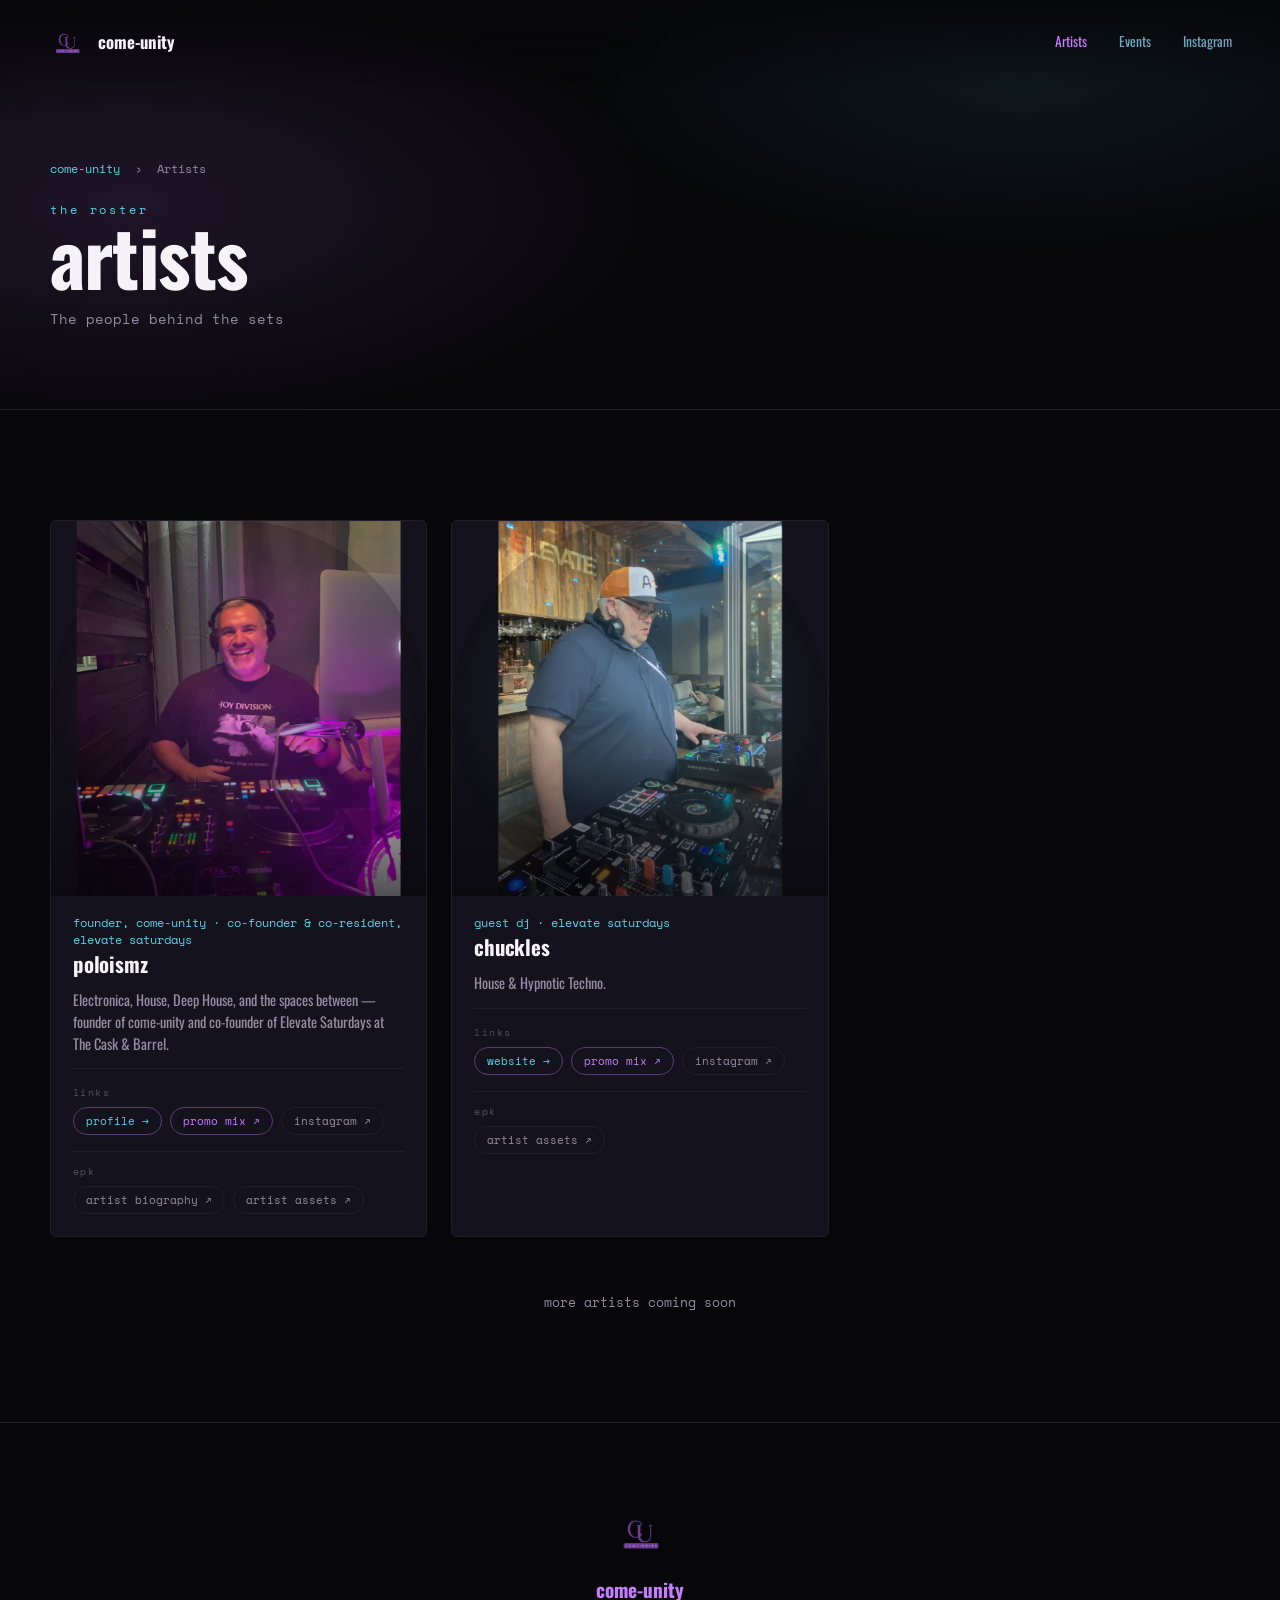
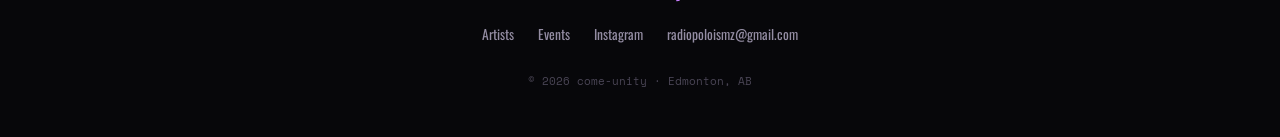
==== commit 8bb449dc: "Update index.html" ====
--- a/artists/index.html
+++ b/artists/index.html
@@ -63,7 +63,7 @@
 
 <nav>
   <a class="nav-logo" href="/">
-    <img src="../assets/logo.png" alt="come-unity">
+    <img src="../assets/come-unity_wht.png" alt="come-unity">
     come-unity
   </a>
   <div class="nav-links">
@@ -193,7 +193,7 @@
 </section>
 
 <footer>
-  <img class="foot-logo" src="../assets/come-unity_blk.png" alt="come-unity">
+  <img class="foot-logo" src="../assets/come-unity_wht.png" alt="come-unity">
   <div class="foot-brand">come-unity</div>
   <div class="foot-links">
     <a href="../artists/">Artists</a>
